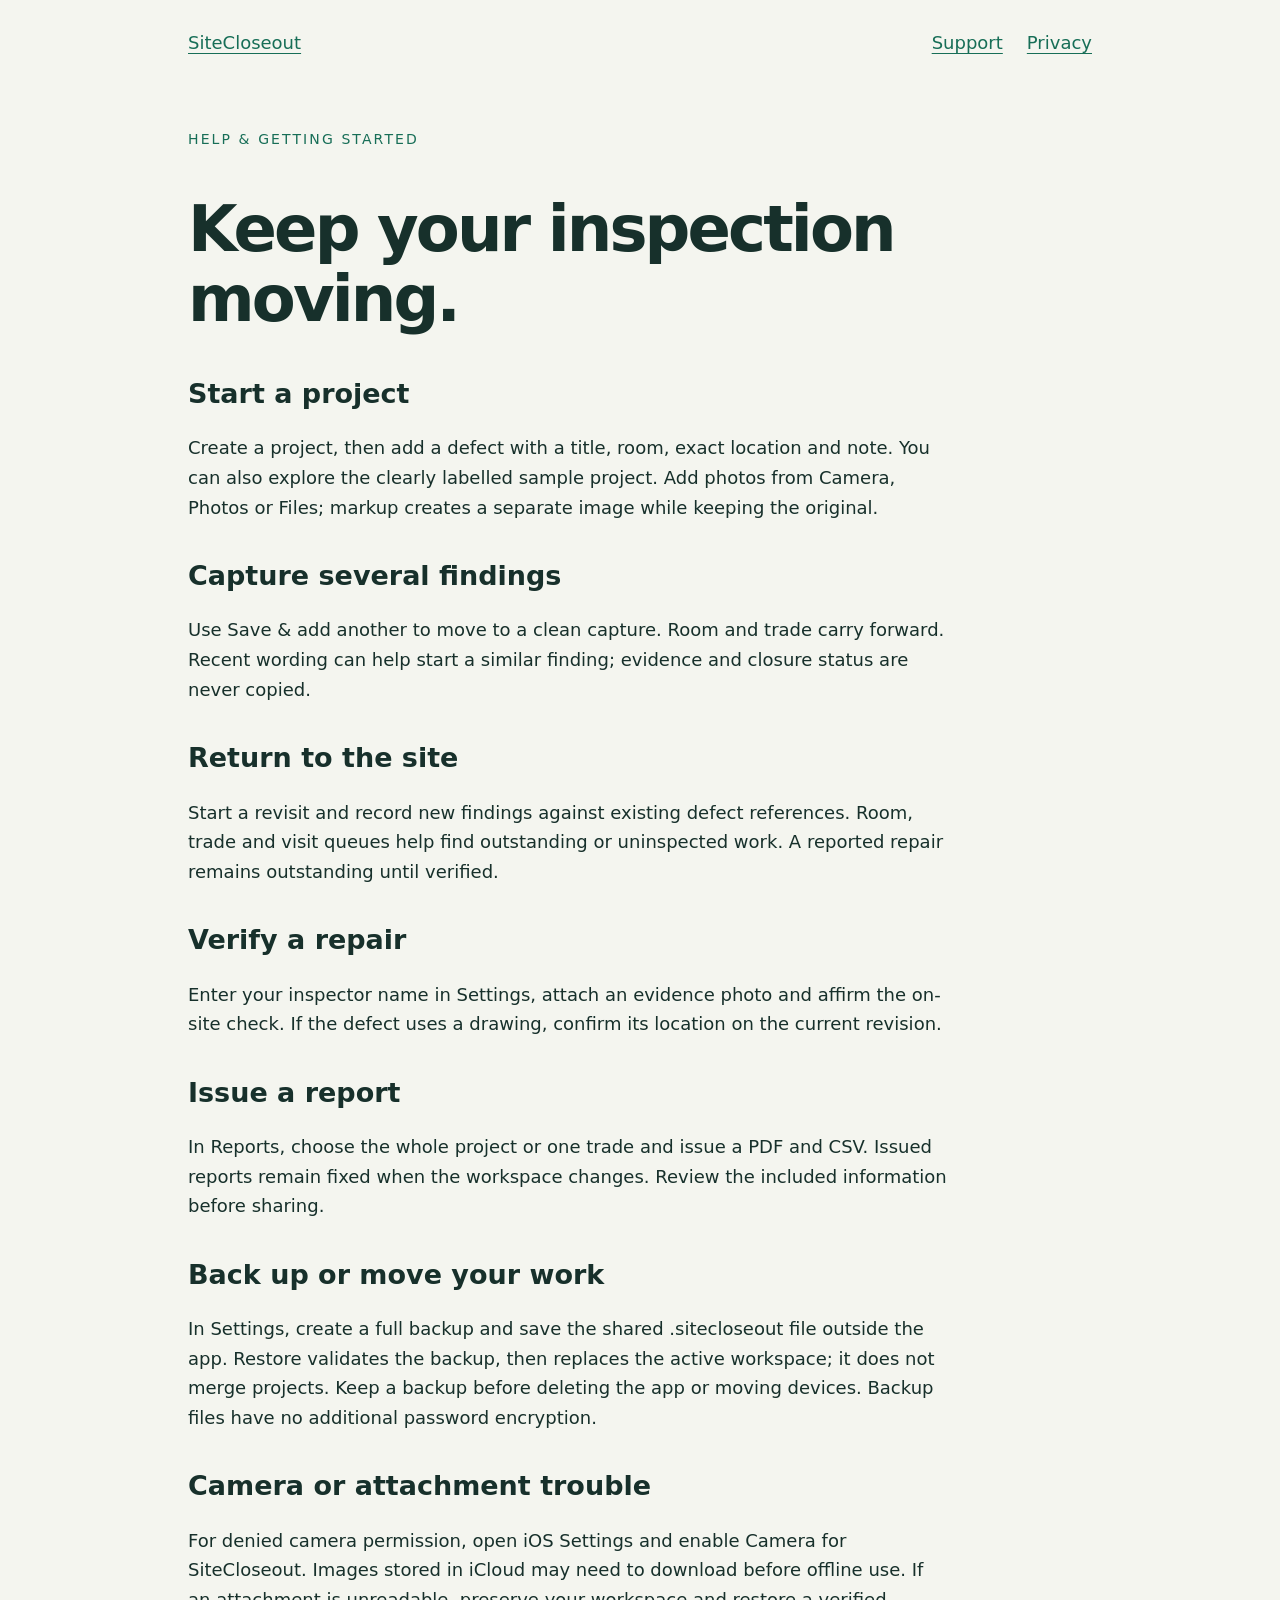
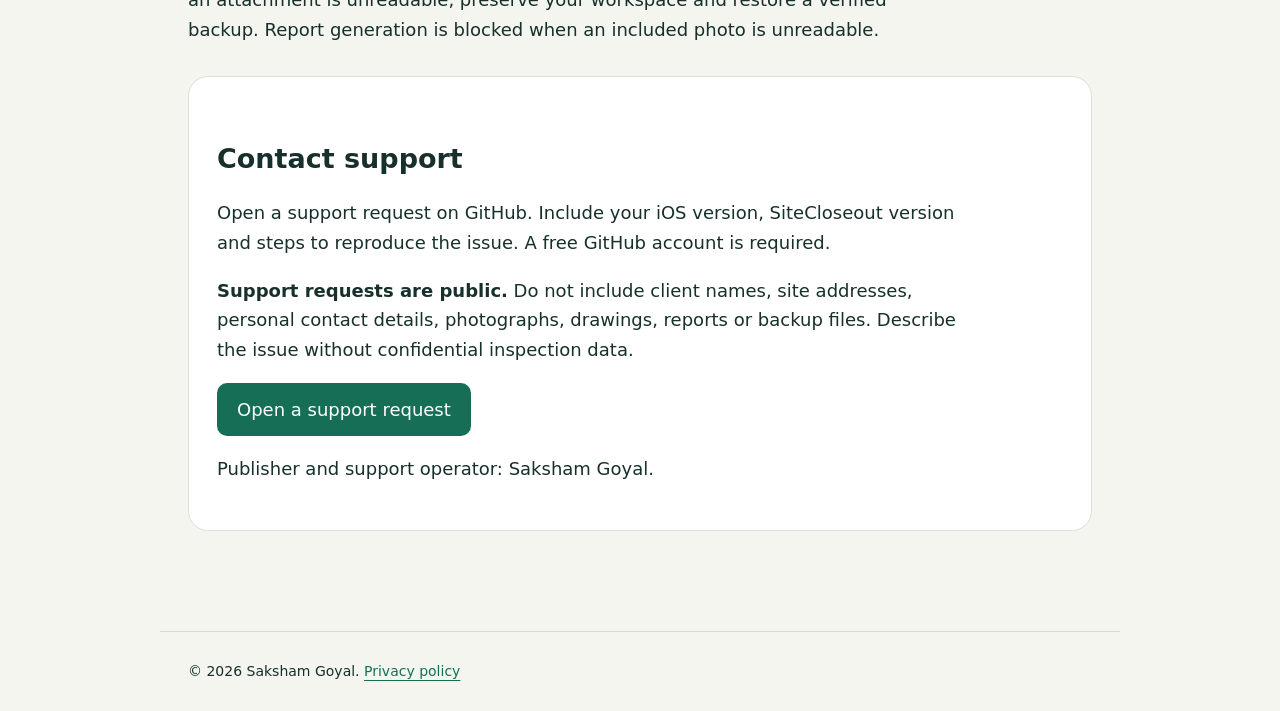
==== support.html @ 9e4988d8 "Publish SiteCloseout support and privacy pages" ====
<!doctype html><html lang="en"><head><meta charset="utf-8"><meta name="viewport" content="width=device-width,initial-scale=1"><title>SiteCloseout Support</title><link rel="stylesheet" href="style.css"></head><body><header><a href="index.html">SiteCloseout</a><nav aria-label="Main"><a href="support.html" aria-current="page">Support</a><a href="privacy.html">Privacy</a></nav></header><main><p class="eyebrow">Help &amp; getting started</p><h1>Keep your inspection moving.</h1><h2>Start a project</h2><p>Create a project, then add a defect with a title, room, exact location and note. You can also explore the clearly labelled sample project. Add photos from Camera, Photos or Files; markup creates a separate image while keeping the original.</p><h2>Capture several findings</h2><p>Use Save &amp; add another to move to a clean capture. Room and trade carry forward. Recent wording can help start a similar finding; evidence and closure status are never copied.</p><h2>Return to the site</h2><p>Start a revisit and record new findings against existing defect references. Room, trade and visit queues help find outstanding or uninspected work. A reported repair remains outstanding until verified.</p><h2>Verify a repair</h2><p>Enter your inspector name in Settings, attach an evidence photo and affirm the on-site check. If the defect uses a drawing, confirm its location on the current revision.</p><h2>Issue a report</h2><p>In Reports, choose the whole project or one trade and issue a PDF and CSV. Issued reports remain fixed when the workspace changes. Review the included information before sharing.</p><h2>Back up or move your work</h2><p>In Settings, create a full backup and save the shared .sitecloseout file outside the app. Restore validates the backup, then replaces the active workspace; it does not merge projects. Keep a backup before deleting the app or moving devices. Backup files have no additional password encryption.</p><h2>Camera or attachment trouble</h2><p>For denied camera permission, open iOS Settings and enable Camera for SiteCloseout. Images stored in iCloud may need to download before offline use. If an attachment is unreadable, preserve your workspace and restore a verified backup. Report generation is blocked when an included photo is unreadable.</p><div class="card"><h2>Contact support</h2><p>Open a support request on GitHub. Include your iOS version, SiteCloseout version and steps to reproduce the issue. A free GitHub account is required.</p><p><strong>Support requests are public.</strong> Do not include client names, site addresses, personal contact details, photographs, drawings, reports or backup files. Describe the issue without confidential inspection data.</p><a class="button" href="https://github.com/saksham2599/sitecloseout-support/issues/new">Open a support request</a><p>Publisher and support operator: Saksham Goyal.</p></div></main><footer>© 2026 Saksham Goyal. <a href="privacy.html">Privacy policy</a></footer></body></html>
---- style.css ----
:root{color-scheme:light;--ink:#17302b;--accent:#176e57;--paper:#f4f5ef}*{box-sizing:border-box}body{margin:0;background:var(--paper);color:var(--ink);font:18px/1.65 system-ui,-apple-system,sans-serif}header,main,footer{max-width:960px;margin:auto;padding:28px}header{display:flex;justify-content:space-between;gap:24px;flex-wrap:wrap}nav{display:flex;gap:24px}a{color:var(--accent);text-underline-offset:4px}h1{font-size:clamp(2.4rem,6vw,4rem);line-height:1.1;letter-spacing:-.045em;max-width:800px}h2{line-height:1.25;margin-top:2.3rem}p,li{max-width:760px}strong{font-weight:650}.eyebrow{font-size:14px;letter-spacing:.15em;text-transform:uppercase;color:var(--accent)}.lead{font-size:23px}.card{background:white;border:1px solid #dbe2d9;border-radius:20px;padding:28px;margin:32px 0}.button{display:inline-block;background:var(--accent);color:white;border-radius:10px;padding:12px 20px;text-decoration:none}footer{font-size:14px;border-top:1px solid #d4dcd3;margin-top:40px}a:focus-visible{outline:3px solid #be6618;outline-offset:5px}@media(max-width:500px){header,main,footer{padding:20px}.card{padding:20px}nav{gap:16px}}
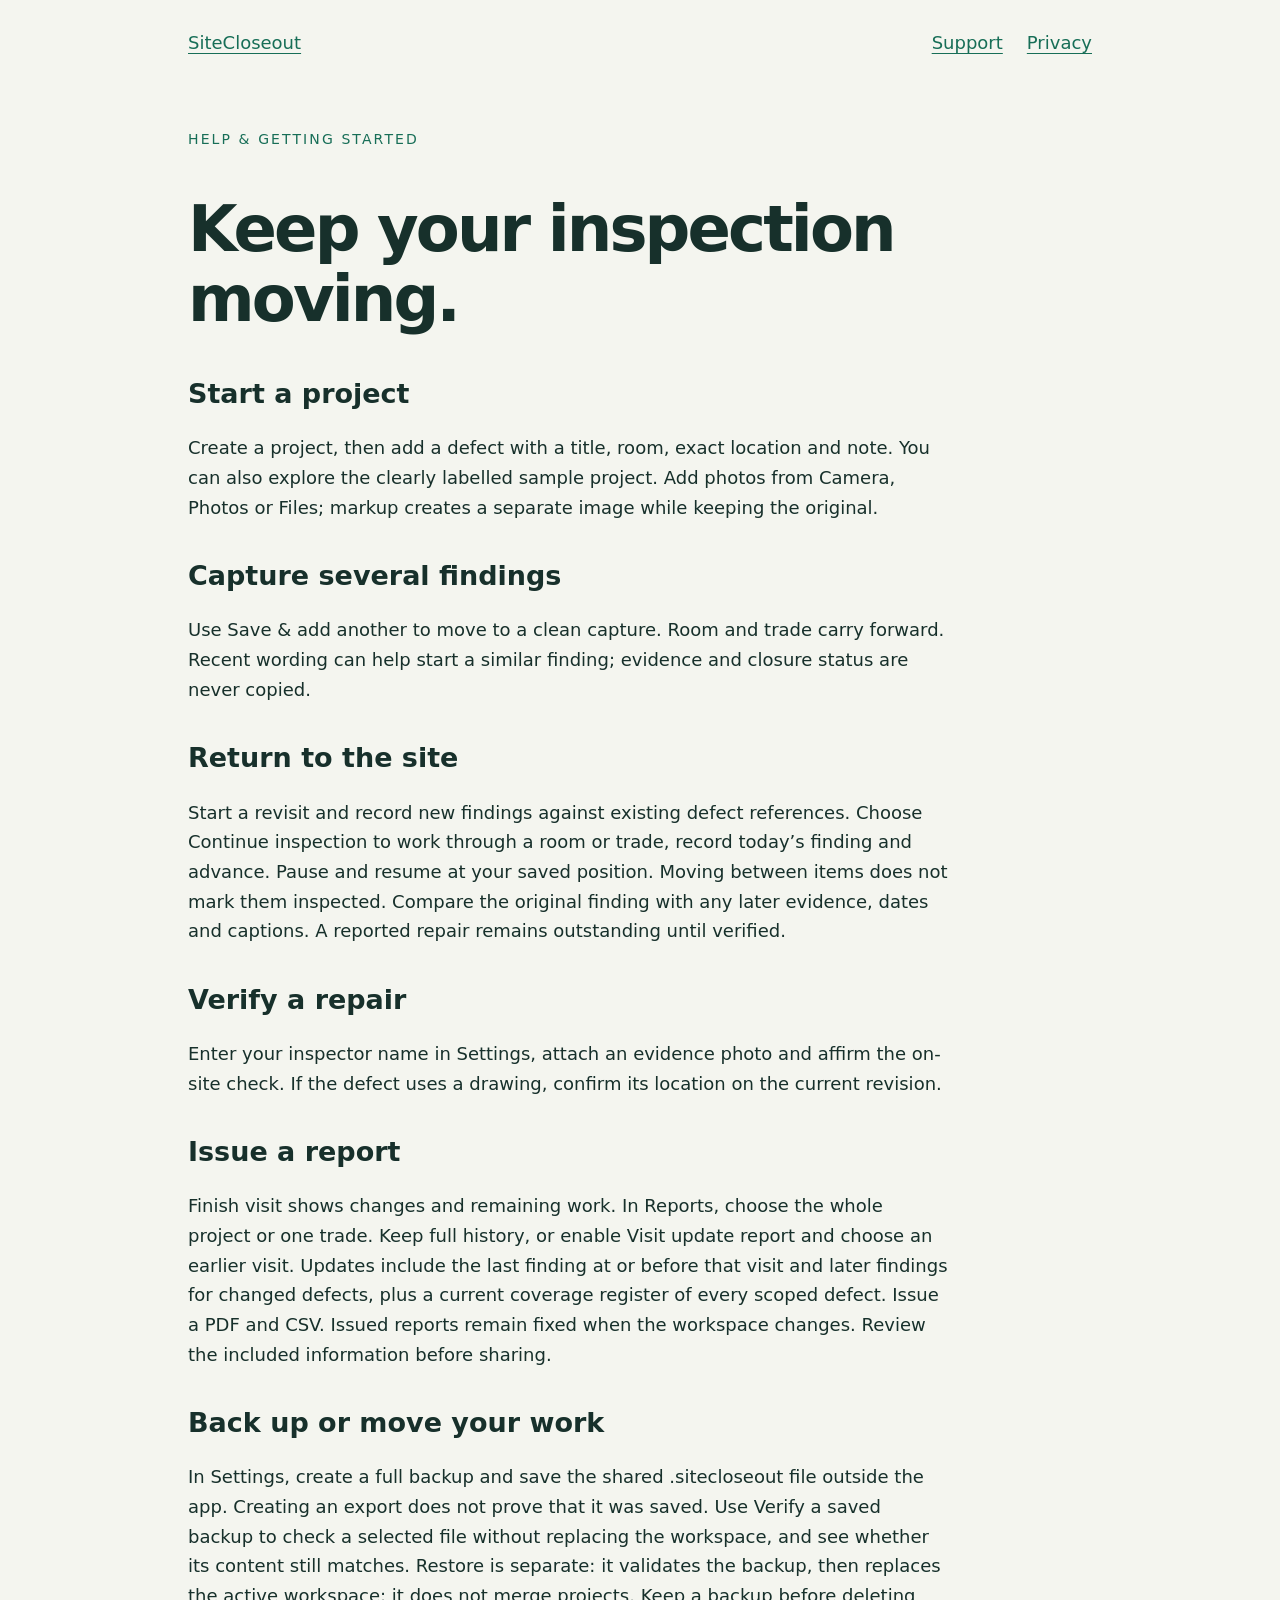
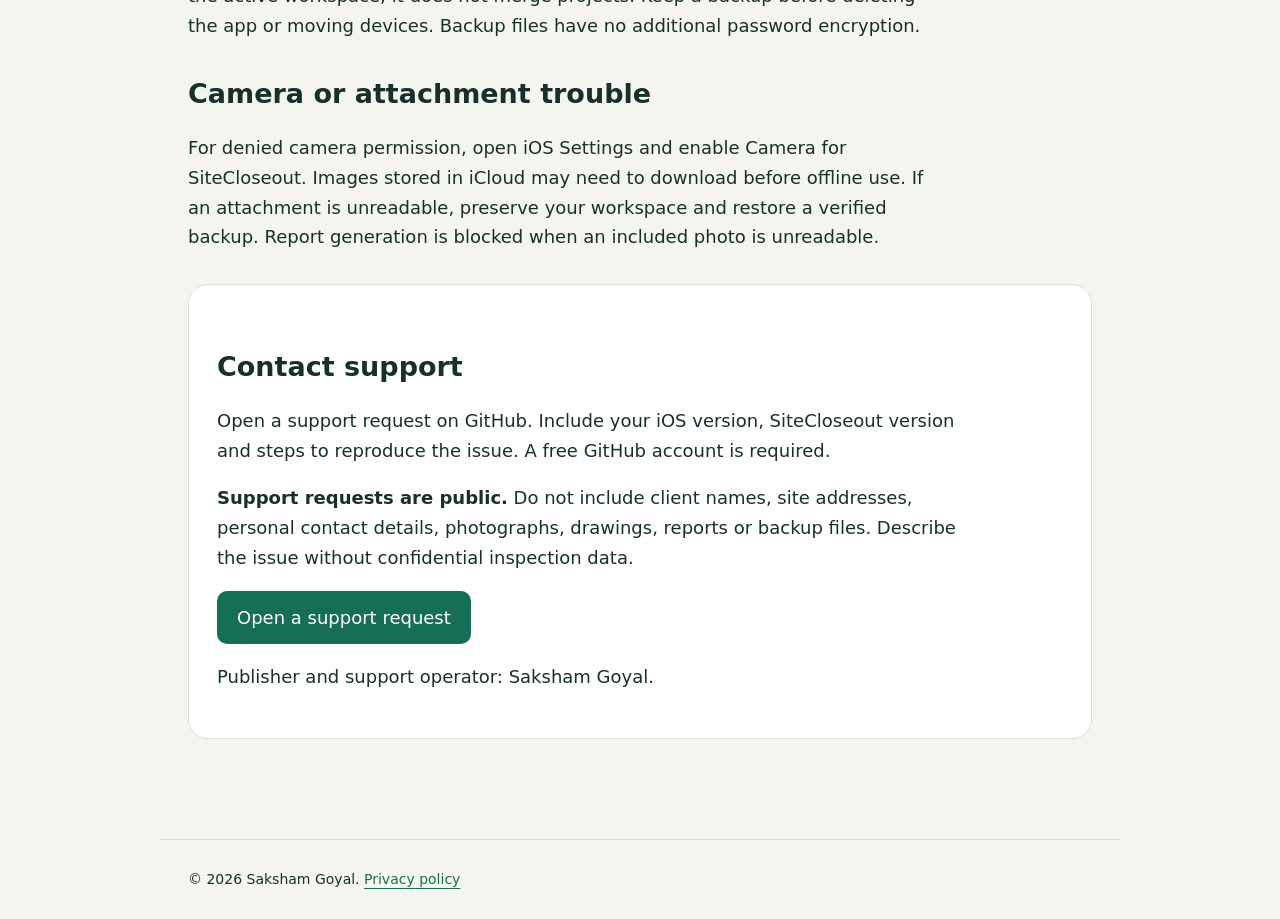
==== commit 1d745cb9: "Explain guided visits, update reports and saved backup verification" ====
--- a/support.html
+++ b/support.html
@@ -1 +1 @@
-<!doctype html><html lang="en"><head><meta charset="utf-8"><meta name="viewport" content="width=device-width,initial-scale=1"><title>SiteCloseout Support</title><link rel="stylesheet" href="style.css"></head><body><header><a href="index.html">SiteCloseout</a><nav aria-label="Main"><a href="support.html" aria-current="page">Support</a><a href="privacy.html">Privacy</a></nav></header><main><p class="eyebrow">Help &amp; getting started</p><h1>Keep your inspection moving.</h1><h2>Start a project</h2><p>Create a project, then add a defect with a title, room, exact location and note. You can also explore the clearly labelled sample project. Add photos from Camera, Photos or Files; markup creates a separate image while keeping the original.</p><h2>Capture several findings</h2><p>Use Save &amp; add another to move to a clean capture. Room and trade carry forward. Recent wording can help start a similar finding; evidence and closure status are never copied.</p><h2>Return to the site</h2><p>Start a revisit and record new findings against existing defect references. Room, trade and visit queues help find outstanding or uninspected work. A reported repair remains outstanding until verified.</p><h2>Verify a repair</h2><p>Enter your inspector name in Settings, attach an evidence photo and affirm the on-site check. If the defect uses a drawing, confirm its location on the current revision.</p><h2>Issue a report</h2><p>In Reports, choose the whole project or one trade and issue a PDF and CSV. Issued reports remain fixed when the workspace changes. Review the included information before sharing.</p><h2>Back up or move your work</h2><p>In Settings, create a full backup and save the shared .sitecloseout file outside the app. Restore validates the backup, then replaces the active workspace; it does not merge projects. Keep a backup before deleting the app or moving devices. Backup files have no additional password encryption.</p><h2>Camera or attachment trouble</h2><p>For denied camera permission, open iOS Settings and enable Camera for SiteCloseout. Images stored in iCloud may need to download before offline use. If an attachment is unreadable, preserve your workspace and restore a verified backup. Report generation is blocked when an included photo is unreadable.</p><div class="card"><h2>Contact support</h2><p>Open a support request on GitHub. Include your iOS version, SiteCloseout version and steps to reproduce the issue. A free GitHub account is required.</p><p><strong>Support requests are public.</strong> Do not include client names, site addresses, personal contact details, photographs, drawings, reports or backup files. Describe the issue without confidential inspection data.</p><a class="button" href="https://github.com/saksham2599/sitecloseout-support/issues/new">Open a support request</a><p>Publisher and support operator: Saksham Goyal.</p></div></main><footer>© 2026 Saksham Goyal. <a href="privacy.html">Privacy policy</a></footer></body></html>
+<!doctype html><html lang="en"><head><meta charset="utf-8"><meta name="viewport" content="width=device-width,initial-scale=1"><title>SiteCloseout Support</title><link rel="stylesheet" href="style.css"></head><body><header><a href="index.html">SiteCloseout</a><nav aria-label="Main"><a href="support.html" aria-current="page">Support</a><a href="privacy.html">Privacy</a></nav></header><main><p class="eyebrow">Help &amp; getting started</p><h1>Keep your inspection moving.</h1><h2>Start a project</h2><p>Create a project, then add a defect with a title, room, exact location and note. You can also explore the clearly labelled sample project. Add photos from Camera, Photos or Files; markup creates a separate image while keeping the original.</p><h2>Capture several findings</h2><p>Use Save &amp; add another to move to a clean capture. Room and trade carry forward. Recent wording can help start a similar finding; evidence and closure status are never copied.</p><h2>Return to the site</h2><p>Start a revisit and record new findings against existing defect references. Choose Continue inspection to work through a room or trade, record today’s finding and advance. Pause and resume at your saved position. Moving between items does not mark them inspected. Compare the original finding with any later evidence, dates and captions. A reported repair remains outstanding until verified.</p><h2>Verify a repair</h2><p>Enter your inspector name in Settings, attach an evidence photo and affirm the on-site check. If the defect uses a drawing, confirm its location on the current revision.</p><h2>Issue a report</h2><p>Finish visit shows changes and remaining work. In Reports, choose the whole project or one trade. Keep full history, or enable Visit update report and choose an earlier visit. Updates include the last finding at or before that visit and later findings for changed defects, plus a current coverage register of every scoped defect. Issue a PDF and CSV. Issued reports remain fixed when the workspace changes. Review the included information before sharing.</p><h2>Back up or move your work</h2><p>In Settings, create a full backup and save the shared .sitecloseout file outside the app. Creating an export does not prove that it was saved. Use Verify a saved backup to check a selected file without replacing the workspace, and see whether its content still matches. Restore is separate: it validates the backup, then replaces the active workspace; it does not merge projects. Keep a backup before deleting the app or moving devices. Backup files have no additional password encryption.</p><h2>Camera or attachment trouble</h2><p>For denied camera permission, open iOS Settings and enable Camera for SiteCloseout. Images stored in iCloud may need to download before offline use. If an attachment is unreadable, preserve your workspace and restore a verified backup. Report generation is blocked when an included photo is unreadable.</p><div class="card"><h2>Contact support</h2><p>Open a support request on GitHub. Include your iOS version, SiteCloseout version and steps to reproduce the issue. A free GitHub account is required.</p><p><strong>Support requests are public.</strong> Do not include client names, site addresses, personal contact details, photographs, drawings, reports or backup files. Describe the issue without confidential inspection data.</p><a class="button" href="https://github.com/saksham2599/sitecloseout-support/issues/new">Open a support request</a><p>Publisher and support operator: Saksham Goyal.</p></div></main><footer>© 2026 Saksham Goyal. <a href="privacy.html">Privacy policy</a></footer></body></html>
